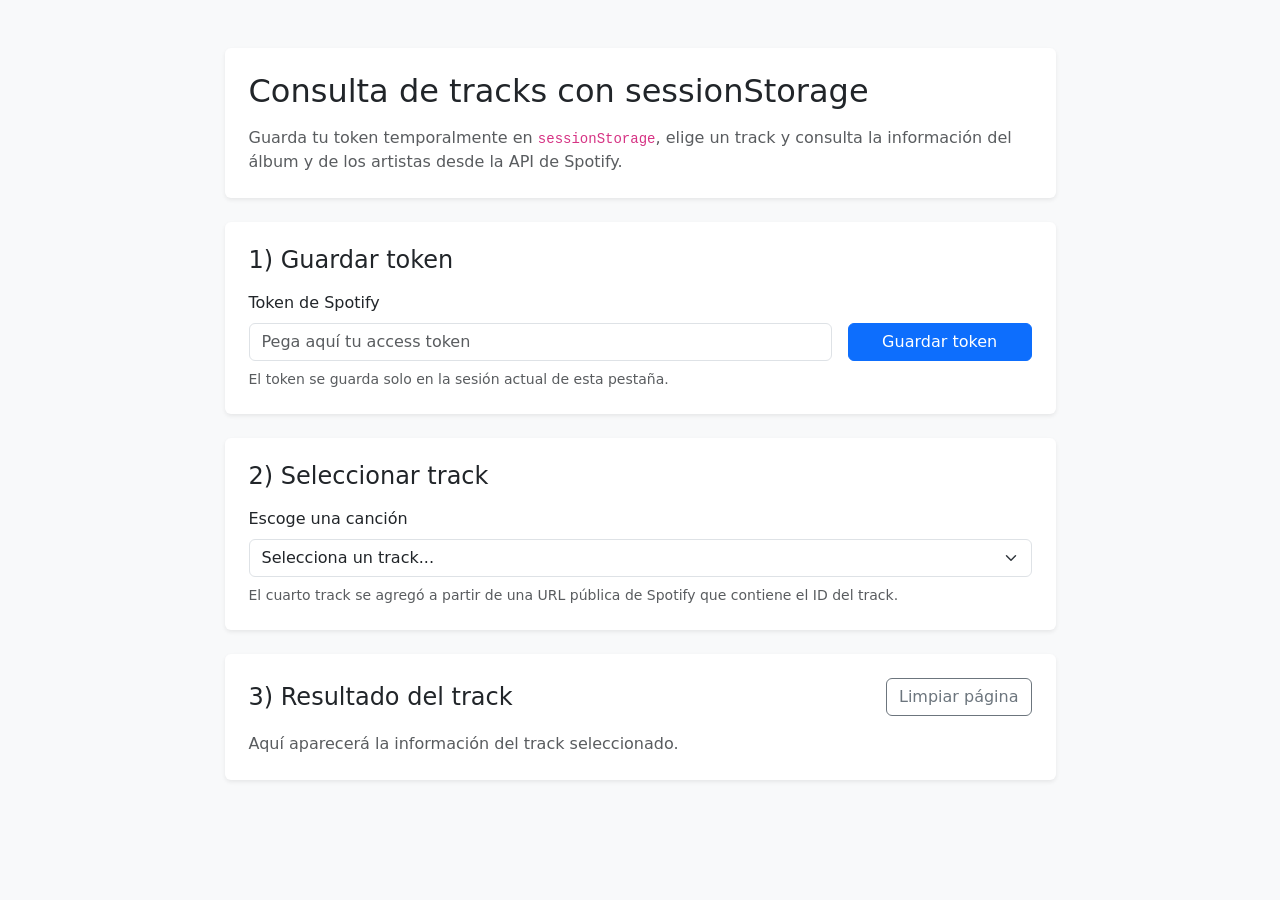
==== spotify/seleccion-artistas.html @ e650eb3a "Rename seleccion-artistas.html to spotify/seleccion-artistas.html" ====
<!DOCTYPE html>
<html lang="es">
<head>
  <meta charset="UTF-8" />
  <meta name="viewport" content="width=device-width, initial-scale=1.0" />
  <title>Selección de artistas</title>
  <link
    href="https://cdn.jsdelivr.net/npm/bootstrap@5.3.3/dist/css/bootstrap.min.css"
    rel="stylesheet"
  />
</head>
<body class="bg-light">
  <div class="container py-5">
    <div class="row justify-content-center">
      <div class="col-lg-9">
        <div class="card shadow-sm border-0 mb-4">
          <div class="card-body p-4">
            <h1 class="h2 mb-3">Consulta de tracks con sessionStorage</h1>
            <p class="text-muted mb-0">
              Guarda tu token temporalmente en <code>sessionStorage</code>, elige un track
              y consulta la información del álbum y de los artistas desde la API de Spotify.
            </p>
          </div>
        </div>

        <div id="alert-container"></div>

        <div class="card shadow-sm border-0 mb-4">
          <div class="card-body p-4">
            <h2 class="h4 mb-3">1) Guardar token</h2>
            <div class="row g-3 align-items-end">
              <div class="col-md-9">
                <label for="tokenInput" class="form-label">Token de Spotify</label>
                <input
                  type="text"
                  id="tokenInput"
                  class="form-control"
                  placeholder="Pega aquí tu access token"
                />
              </div>
              <div class="col-md-3 d-grid">
                <button id="saveTokenBtn" class="btn btn-primary">Guardar token</button>
              </div>
            </div>
            <div class="form-text mt-2">
              El token se guarda solo en la sesión actual de esta pestaña.
            </div>
          </div>
        </div>

        <div class="card shadow-sm border-0 mb-4">
          <div class="card-body p-4">
            <h2 class="h4 mb-3">2) Seleccionar track</h2>
            <label for="trackSelect" class="form-label">Escoge una canción</label>
            <select id="trackSelect" class="form-select">
              <option value="">Selecciona un track...</option>
              <option value="6HU7h9RYOaPRFeh0R3UeAr">deja vu</option>
              <option value="6De0lHrwBfPfrhorm9q1Xl">me rehúso</option>
              <option value="2lTm559tuIvatlT1u0JYG2">baile inolvidable</option>
              <option value="1mea3bSkSGXuIRvnydlB5b">Viva La Vida</option>
            </select>
            <div class="form-text mt-2">
              El cuarto track se agregó a partir de una URL pública de Spotify que contiene el ID del track.
            </div>
          </div>
        </div>

        <div class="card shadow-sm border-0 mb-4">
          <div class="card-body p-4">
            <div class="d-flex justify-content-between align-items-center mb-3 flex-wrap gap-2">
              <h2 class="h4 mb-0">3) Resultado del track</h2>
              <button id="clearBtn" class="btn btn-outline-secondary">Limpiar página</button>
            </div>
            <div id="resultContainer" class="text-muted">
              Aquí aparecerá la información del track seleccionado.
            </div>
          </div>
        </div>
      </div>
    </div>
  </div>

  <script>
    const tokenInput = document.getElementById('tokenInput');
    const saveTokenBtn = document.getElementById('saveTokenBtn');
    const trackSelect = document.getElementById('trackSelect');
    const resultContainer = document.getElementById('resultContainer');
    const alertContainer = document.getElementById('alert-container');
    const clearBtn = document.getElementById('clearBtn');

    function showAlert(message) {
      alertContainer.innerHTML = `
        <div class="alert alert-danger alert-dismissible fade show" role="alert">
          ${message}
          <button type="button" class="btn-close" data-bs-dismiss="alert" aria-label="Close"></button>
        </div>
      `;
    }

    function showSuccess(message) {
      alertContainer.innerHTML = `
        <div class="alert alert-success alert-dismissible fade show" role="alert">
          ${message}
          <button type="button" class="btn-close" data-bs-dismiss="alert" aria-label="Close"></button>
        </div>
      `;
    }

    function clearAlerts() {
      alertContainer.innerHTML = '';
    }

    function buildArtistsHtml(artists) {
      let artistsHtml = '<ul class="list-group list-group-flush">';

      for (let i = 0; i < artists.length; i++) {
        const artist = artists[i];
        artistsHtml += `
          <li class="list-group-item px-0">
            <strong>${artist.name}</strong><br>
            <a href="${artist.external_urls.spotify}" target="_blank" rel="noopener noreferrer">
              ${artist.external_urls.spotify}
            </a>
          </li>
        `;
      }

      artistsHtml += '</ul>';
      return artistsHtml;
    }

    function renderTrackInfo(track) {
      const album = track.album;
      resultContainer.classList.remove('text-muted');
      resultContainer.innerHTML = `
        <div class="card border">
          <div class="card-body">
            <h3 class="h5 mb-3">${track.name}</h3>
            <p class="mb-2"><strong>Tipo de álbum:</strong> ${album.album_type}</p>
            <p class="mb-2"><strong>Total de canciones:</strong> ${album.total_tracks}</p>
            <p class="mb-3"><strong>Nombre del álbum:</strong> ${album.name}</p>
            <div>
              <h4 class="h6 mb-2">Artistas</h4>
              ${buildArtistsHtml(track.artists)}
            </div>
          </div>
        </div>
      `;
    }

    async function fetchTrack(trackId) {
      clearAlerts();

      const savedToken = sessionStorage.getItem('spotifyToken');

      if (!savedToken) {
        showAlert('No se encontró un token en sessionStorage. Guarda un token antes de consultar un track.');
        return;
      }

      const bearerToken = `Bearer ${savedToken}`;

      try {
        const response = await fetch(`https://api.spotify.com/v1/tracks/${trackId}`, {
          method: 'GET',
          headers: {
            Authorization: bearerToken
          }
        });

        if (!response.ok) {
          throw new Error(`Error HTTP: ${response.status}`);
        }

        const data = await response.json();
        renderTrackInfo(data);
      } catch (error) {
        resultContainer.className = 'text-muted';
        resultContainer.innerHTML = 'Aquí aparecerá la información del track seleccionado.';
        showAlert('Hubo un error al consultar la API de Spotify. Revisa tu token e inténtalo de nuevo.');
        console.error(error);
      }
    }

    saveTokenBtn.addEventListener('click', () => {
      const token = tokenInput.value.trim();

      if (!token) {
        showAlert('Debes escribir un token antes de guardarlo.');
        return;
      }

      sessionStorage.setItem('spotifyToken', token);
      showSuccess('Token guardado correctamente en sessionStorage.');
      tokenInput.value = '';
    });

    trackSelect.addEventListener('change', (event) => {
      const trackId = event.target.value;

      if (!trackId) {
        resultContainer.className = 'text-muted';
        resultContainer.innerHTML = 'Aquí aparecerá la información del track seleccionado.';
        return;
      }

      fetchTrack(trackId);
    });

    clearBtn.addEventListener('click', () => {
      clearAlerts();
      tokenInput.value = '';
      trackSelect.value = '';
      resultContainer.className = 'text-muted';
      resultContainer.innerHTML = 'Aquí aparecerá la información del track seleccionado.';
      sessionStorage.removeItem('spotifyToken');
    });
  </script>

  <script src="https://cdn.jsdelivr.net/npm/bootstrap@5.3.3/dist/js/bootstrap.bundle.min.js"></script>
</body>
</html>
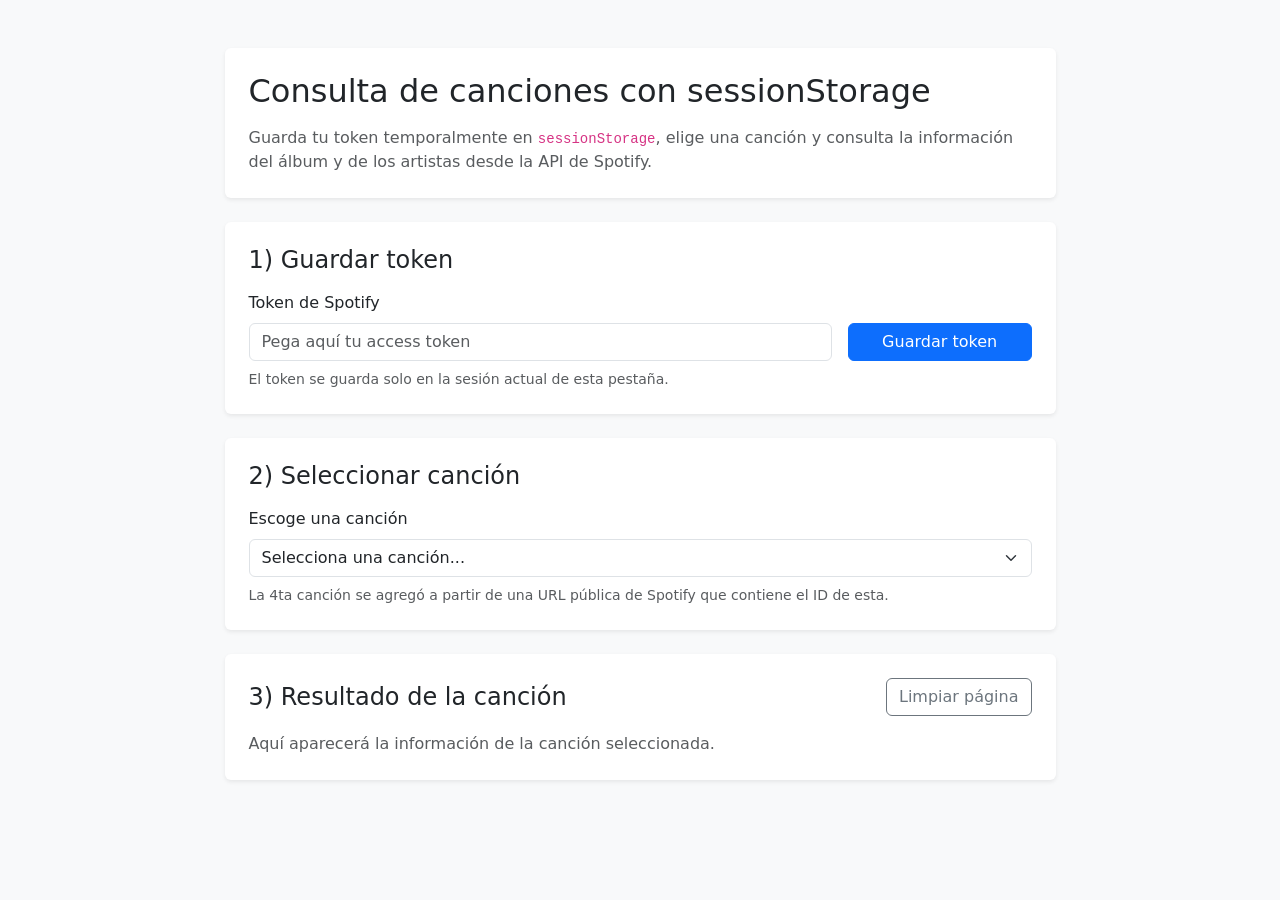
==== commit 33d5c404: "Update track references to song in HTML file" ====
--- a/spotify/seleccion-artistas.html
+++ b/spotify/seleccion-artistas.html
@@ -15,9 +15,9 @@
       <div class="col-lg-9">
         <div class="card shadow-sm border-0 mb-4">
           <div class="card-body p-4">
-            <h1 class="h2 mb-3">Consulta de tracks con sessionStorage</h1>
+            <h1 class="h2 mb-3">Consulta de canciones con sessionStorage</h1>
             <p class="text-muted mb-0">
-              Guarda tu token temporalmente en <code>sessionStorage</code>, elige un track
+              Guarda tu token temporalmente en <code>sessionStorage</code>, elige una canción
               y consulta la información del álbum y de los artistas desde la API de Spotify.
             </p>
           </div>
@@ -50,17 +50,17 @@
 
         <div class="card shadow-sm border-0 mb-4">
           <div class="card-body p-4">
-            <h2 class="h4 mb-3">2) Seleccionar track</h2>
+            <h2 class="h4 mb-3">2) Seleccionar canción</h2>
             <label for="trackSelect" class="form-label">Escoge una canción</label>
             <select id="trackSelect" class="form-select">
-              <option value="">Selecciona un track...</option>
+              <option value="">Selecciona una canción...</option>
               <option value="6HU7h9RYOaPRFeh0R3UeAr">deja vu</option>
               <option value="6De0lHrwBfPfrhorm9q1Xl">me rehúso</option>
               <option value="2lTm559tuIvatlT1u0JYG2">baile inolvidable</option>
-              <option value="1mea3bSkSGXuIRvnydlB5b">Viva La Vida</option>
+              <option value="0qaWEvPkts34WF68r8Dzx9">bailarina</option>
             </select>
             <div class="form-text mt-2">
-              El cuarto track se agregó a partir de una URL pública de Spotify que contiene el ID del track.
+              La 4ta canción se agregó a partir de una URL pública de Spotify que contiene el ID de esta.
             </div>
           </div>
         </div>
@@ -68,11 +68,11 @@
         <div class="card shadow-sm border-0 mb-4">
           <div class="card-body p-4">
             <div class="d-flex justify-content-between align-items-center mb-3 flex-wrap gap-2">
-              <h2 class="h4 mb-0">3) Resultado del track</h2>
+              <h2 class="h4 mb-0">3) Resultado de la canción</h2>
               <button id="clearBtn" class="btn btn-outline-secondary">Limpiar página</button>
             </div>
             <div id="resultContainer" class="text-muted">
-              Aquí aparecerá la información del track seleccionado.
+              Aquí aparecerá la información de la canción seleccionada.
             </div>
           </div>
         </div>
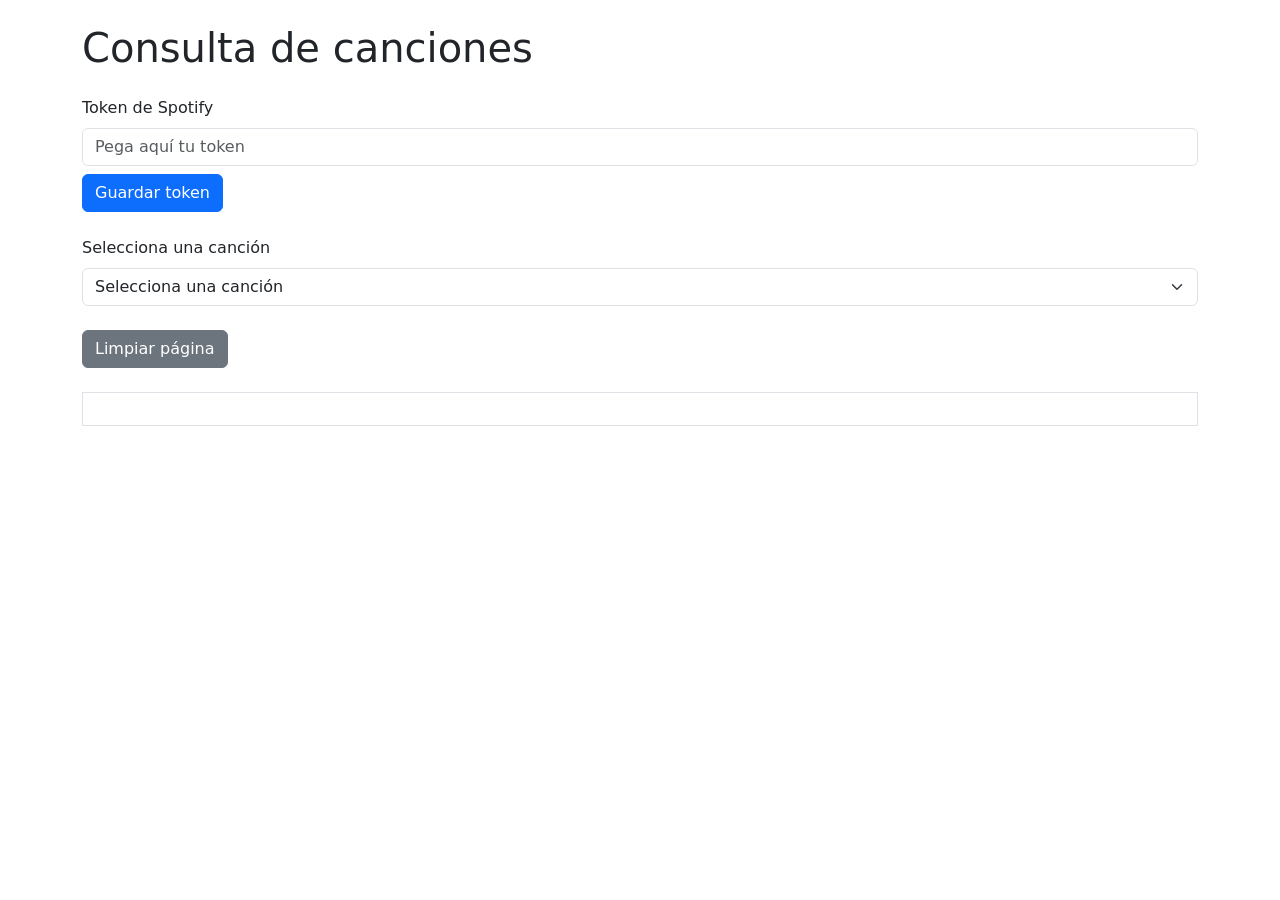
==== commit 64ecc8a3: "Refactor HTML structure and update token handling" ====
--- a/spotify/seleccion-artistas.html
+++ b/spotify/seleccion-artistas.html
@@ -1,222 +1,147 @@
 <!DOCTYPE html>
 <html lang="es">
 <head>
-  <meta charset="UTF-8" />
-  <meta name="viewport" content="width=device-width, initial-scale=1.0" />
-  <title>Selección de artistas</title>
-  <link
-    href="https://cdn.jsdelivr.net/npm/bootstrap@5.3.3/dist/css/bootstrap.min.css"
-    rel="stylesheet"
-  />
+  <meta charset="UTF-8">
+  <meta name="viewport" content="width=device-width, initial-scale=1">
+  <title>seleccion-artistas</title>
+  <link href="https://cdn.jsdelivr.net/npm/bootstrap@5.3.3/dist/css/bootstrap.min.css" rel="stylesheet">
 </head>
-<body class="bg-light">
-  <div class="container py-5">
-    <div class="row justify-content-center">
-      <div class="col-lg-9">
-        <div class="card shadow-sm border-0 mb-4">
-          <div class="card-body p-4">
-            <h1 class="h2 mb-3">Consulta de canciones con sessionStorage</h1>
-            <p class="text-muted mb-0">
-              Guarda tu token temporalmente en <code>sessionStorage</code>, elige una canción
-              y consulta la información del álbum y de los artistas desde la API de Spotify.
-            </p>
-          </div>
-        </div>
+<body>
 
-        <div id="alert-container"></div>
+  <div class="container mt-4">
+    <h1 class="mb-4">Consulta de canciones</h1>
 
-        <div class="card shadow-sm border-0 mb-4">
-          <div class="card-body p-4">
-            <h2 class="h4 mb-3">1) Guardar token</h2>
-            <div class="row g-3 align-items-end">
-              <div class="col-md-9">
-                <label for="tokenInput" class="form-label">Token de Spotify</label>
-                <input
-                  type="text"
-                  id="tokenInput"
-                  class="form-control"
-                  placeholder="Pega aquí tu access token"
-                />
-              </div>
-              <div class="col-md-3 d-grid">
-                <button id="saveTokenBtn" class="btn btn-primary">Guardar token</button>
-              </div>
-            </div>
-            <div class="form-text mt-2">
-              El token se guarda solo en la sesión actual de esta pestaña.
-            </div>
-          </div>
-        </div>
+    <div id="alerta"></div>
 
-        <div class="card shadow-sm border-0 mb-4">
-          <div class="card-body p-4">
-            <h2 class="h4 mb-3">2) Seleccionar canción</h2>
-            <label for="trackSelect" class="form-label">Escoge una canción</label>
-            <select id="trackSelect" class="form-select">
-              <option value="">Selecciona una canción...</option>
-              <option value="6HU7h9RYOaPRFeh0R3UeAr">deja vu</option>
-              <option value="6De0lHrwBfPfrhorm9q1Xl">me rehúso</option>
-              <option value="2lTm559tuIvatlT1u0JYG2">baile inolvidable</option>
-              <option value="0qaWEvPkts34WF68r8Dzx9">bailarina</option>
-            </select>
-            <div class="form-text mt-2">
-              La 4ta canción se agregó a partir de una URL pública de Spotify que contiene el ID de esta.
-            </div>
-          </div>
-        </div>
+    <div class="mb-4">
+      <label for="tokenInput" class="form-label">Token de Spotify</label>
+      <input type="text" id="tokenInput" class="form-control" placeholder="Pega aquí tu token">
+      <button id="guardarTokenBtn" class="btn btn-primary mt-2">Guardar token</button>
+    </div>
 
-        <div class="card shadow-sm border-0 mb-4">
-          <div class="card-body p-4">
-            <div class="d-flex justify-content-between align-items-center mb-3 flex-wrap gap-2">
-              <h2 class="h4 mb-0">3) Resultado de la canción</h2>
-              <button id="clearBtn" class="btn btn-outline-secondary">Limpiar página</button>
-            </div>
-            <div id="resultContainer" class="text-muted">
-              Aquí aparecerá la información de la canción seleccionada.
-            </div>
-          </div>
-        </div>
-      </div>
+    <div class="mb-4">
+      <label for="trackSelect" class="form-label">Selecciona una canción</label>
+      <select id="trackSelect" class="form-select">
+        <option value="">Selecciona una canción</option>
+        <option value="6HU7h9RYOaPRFeh0R3UeAr">deja vu</option>
+        <option value="6De0lHrwBfPfrhorm9q1Xl">me reúso</option>
+        <option value="2lTm559tuIvatlT1u0JYG2">baile inolvidable</option>
+        <option value="0qaWEvPkts34WF68r8Dzx9">bailarina</option>
+      </select>
     </div>
+
+    <div class="mb-4">
+      <button id="limpiarBtn" class="btn btn-secondary">Limpiar página</button>
+    </div>
+
+    <div id="resultado" class="border p-3"></div>
   </div>
 
   <script>
-    const tokenInput = document.getElementById('tokenInput');
-    const saveTokenBtn = document.getElementById('saveTokenBtn');
-    const trackSelect = document.getElementById('trackSelect');
-    const resultContainer = document.getElementById('resultContainer');
-    const alertContainer = document.getElementById('alert-container');
-    const clearBtn = document.getElementById('clearBtn');
+    const tokenInput = document.getElementById("tokenInput");
+    const guardarTokenBtn = document.getElementById("guardarTokenBtn");
+    const trackSelect = document.getElementById("trackSelect");
+    const resultado = document.getElementById("resultado");
+    const alerta = document.getElementById("alerta");
+    const limpiarBtn = document.getElementById("limpiarBtn");
 
-    function showAlert(message) {
-      alertContainer.innerHTML = `
-        <div class="alert alert-danger alert-dismissible fade show" role="alert">
-          ${message}
-          <button type="button" class="btn-close" data-bs-dismiss="alert" aria-label="Close"></button>
+    guardarTokenBtn.addEventListener("click", function () {
+      const token = tokenInput.value.trim();
+
+      if (token === "") {
+        mostrarError("Debes escribir un token antes de guardarlo.");
+        return;
+      }
+
+      sessionStorage.setItem("spotifyToken", token);
+      alerta.innerHTML = '<div class="alert alert-success">Token guardado en sessionStorage.</div>';
+      tokenInput.value = "";
+    });
+
+    trackSelect.addEventListener("change", function () {
+      const trackId = trackSelect.value;
+
+      if (trackId === "") {
+        resultado.innerHTML = "";
+        return;
+      }
+
+      const tokenGuardado = sessionStorage.getItem("spotifyToken");
+
+      if (!tokenGuardado) {
+        mostrarError("No hay token guardado en sessionStorage.");
+        return;
+      }
+
+      const tokenCompleto = "Bearer " + tokenGuardado;
+
+      fetch("https://api.spotify.com/v1/tracks/" + trackId, {
+        method: "GET",
+        headers: {
+          Authorization: tokenCompleto
+        }
+      })
+      .then(function (response) {
+        if (!response.ok) {
+          throw new Error("Error en la llamada a la API");
+        }
+        return response.json();
+      })
+      .then(function (data) {
+        mostrarTrack(data);
+        alerta.innerHTML = "";
+      })
+      .catch(function () {
+        mostrarError("Hubo un error al consultar la API de Spotify.");
+      });
+    });
+
+    limpiarBtn.addEventListener("click", function () {
+      tokenInput.value = "";
+      trackSelect.value = "";
+      resultado.innerHTML = "";
+      alerta.innerHTML = "";
+    });
+
+    function mostrarTrack(track) {
+      let artistasHtml = "";
+
+      for (let i = 0; i < track.artists.length; i++) {
+        artistasHtml += construirArtista(track.artists[i]);
+      }
+
+      resultado.innerHTML = `
+        <h3>Resultado del track</h3>
+        <p><strong>Tipo de álbum:</strong> ${track.album.album_type}</p>
+        <p><strong>Total de canciones del álbum:</strong> ${track.album.total_tracks}</p>
+        <p><strong>Nombre del álbum:</strong> ${track.album.name}</p>
+        <p><strong>Artistas:</strong></p>
+        ${artistasHtml}
+      `;
+    }
+
+    function construirArtista(artista) {
+      return `
+        <div class="mb-2">
+          <p class="mb-1"><strong>Nombre:</strong> ${artista.name}</p>
+          <p class="mb-1">
+            <strong>Spotify:</strong>
+            <a href="${artista.external_urls.spotify}" target="_blank">
+              ${artista.external_urls.spotify}
+            </a>
+          </p>
         </div>
       `;
     }
 
-    function showSuccess(message) {
-      alertContainer.innerHTML = `
-        <div class="alert alert-success alert-dismissible fade show" role="alert">
-          ${message}
-          <button type="button" class="btn-close" data-bs-dismiss="alert" aria-label="Close"></button>
+    function mostrarError(mensaje) {
+      alerta.innerHTML = `
+        <div class="alert alert-danger" role="alert">
+          ${mensaje}
         </div>
       `;
     }
-
-    function clearAlerts() {
-      alertContainer.innerHTML = '';
-    }
-
-    function buildArtistsHtml(artists) {
-      let artistsHtml = '<ul class="list-group list-group-flush">';
-
-      for (let i = 0; i < artists.length; i++) {
-        const artist = artists[i];
-        artistsHtml += `
-          <li class="list-group-item px-0">
-            <strong>${artist.name}</strong><br>
-            <a href="${artist.external_urls.spotify}" target="_blank" rel="noopener noreferrer">
-              ${artist.external_urls.spotify}
-            </a>
-          </li>
-        `;
-      }
-
-      artistsHtml += '</ul>';
-      return artistsHtml;
-    }
-
-    function renderTrackInfo(track) {
-      const album = track.album;
-      resultContainer.classList.remove('text-muted');
-      resultContainer.innerHTML = `
-        <div class="card border">
-          <div class="card-body">
-            <h3 class="h5 mb-3">${track.name}</h3>
-            <p class="mb-2"><strong>Tipo de álbum:</strong> ${album.album_type}</p>
-            <p class="mb-2"><strong>Total de canciones:</strong> ${album.total_tracks}</p>
-            <p class="mb-3"><strong>Nombre del álbum:</strong> ${album.name}</p>
-            <div>
-              <h4 class="h6 mb-2">Artistas</h4>
-              ${buildArtistsHtml(track.artists)}
-            </div>
-          </div>
-        </div>
-      `;
-    }
-
-    async function fetchTrack(trackId) {
-      clearAlerts();
-
-      const savedToken = sessionStorage.getItem('spotifyToken');
-
-      if (!savedToken) {
-        showAlert('No se encontró un token en sessionStorage. Guarda un token antes de consultar un track.');
-        return;
-      }
-
-      const bearerToken = `Bearer ${savedToken}`;
-
-      try {
-        const response = await fetch(`https://api.spotify.com/v1/tracks/${trackId}`, {
-          method: 'GET',
-          headers: {
-            Authorization: bearerToken
-          }
-        });
-
-        if (!response.ok) {
-          throw new Error(`Error HTTP: ${response.status}`);
-        }
-
-        const data = await response.json();
-        renderTrackInfo(data);
-      } catch (error) {
-        resultContainer.className = 'text-muted';
-        resultContainer.innerHTML = 'Aquí aparecerá la información del track seleccionado.';
-        showAlert('Hubo un error al consultar la API de Spotify. Revisa tu token e inténtalo de nuevo.');
-        console.error(error);
-      }
-    }
-
-    saveTokenBtn.addEventListener('click', () => {
-      const token = tokenInput.value.trim();
-
-      if (!token) {
-        showAlert('Debes escribir un token antes de guardarlo.');
-        return;
-      }
-
-      sessionStorage.setItem('spotifyToken', token);
-      showSuccess('Token guardado correctamente en sessionStorage.');
-      tokenInput.value = '';
-    });
-
-    trackSelect.addEventListener('change', (event) => {
-      const trackId = event.target.value;
-
-      if (!trackId) {
-        resultContainer.className = 'text-muted';
-        resultContainer.innerHTML = 'Aquí aparecerá la información del track seleccionado.';
-        return;
-      }
-
-      fetchTrack(trackId);
-    });
-
-    clearBtn.addEventListener('click', () => {
-      clearAlerts();
-      tokenInput.value = '';
-      trackSelect.value = '';
-      resultContainer.className = 'text-muted';
-      resultContainer.innerHTML = 'Aquí aparecerá la información del track seleccionado.';
-      sessionStorage.removeItem('spotifyToken');
-    });
   </script>
 
-  <script src="https://cdn.jsdelivr.net/npm/bootstrap@5.3.3/dist/js/bootstrap.bundle.min.js"></script>
 </body>
 </html>
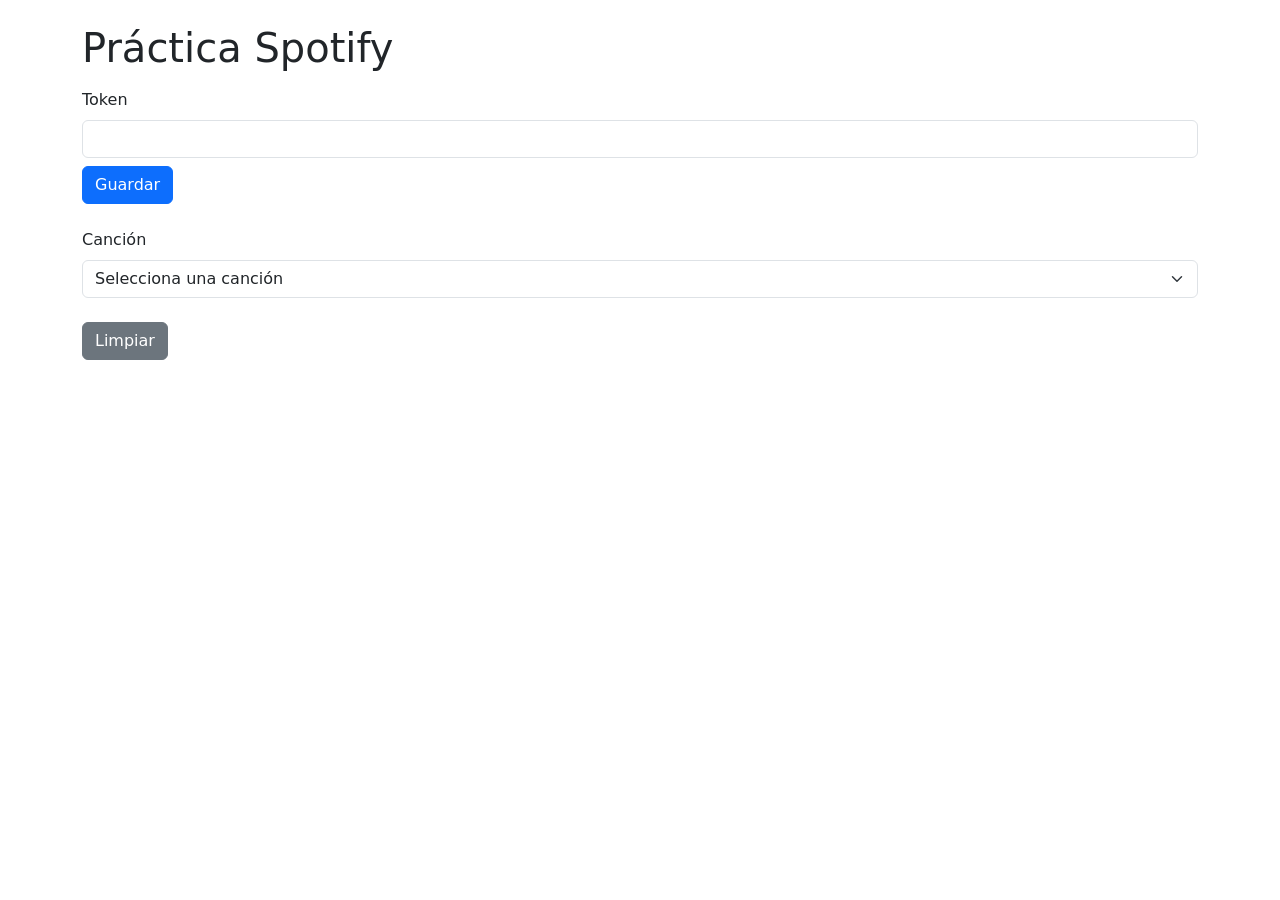
==== commit d2759372: "Update title and labels in seleccion-artistas.html" ====
--- a/spotify/seleccion-artistas.html
+++ b/spotify/seleccion-artistas.html
@@ -3,24 +3,23 @@
 <head>
   <meta charset="UTF-8">
   <meta name="viewport" content="width=device-width, initial-scale=1">
-  <title>seleccion-artistas</title>
+  <title>Práctica Spotify</title>
   <link href="https://cdn.jsdelivr.net/npm/bootstrap@5.3.3/dist/css/bootstrap.min.css" rel="stylesheet">
 </head>
 <body>
+  <div class="container mt-4">
+    <h1>Práctica Spotify</h1>
 
-  <div class="container mt-4">
-    <h1 class="mb-4">Consulta de canciones</h1>
+    <div id="alerta" class="mt-3"></div>
 
-    <div id="alerta"></div>
-
-    <div class="mb-4">
-      <label for="tokenInput" class="form-label">Token de Spotify</label>
-      <input type="text" id="tokenInput" class="form-control" placeholder="Pega aquí tu token">
-      <button id="guardarTokenBtn" class="btn btn-primary mt-2">Guardar token</button>
+    <div class="mt-3">
+      <label for="tokenInput" class="form-label">Token</label>
+      <input type="text" id="tokenInput" class="form-control">
+      <button id="guardarBtn" class="btn btn-primary mt-2">Guardar</button>
     </div>
 
-    <div class="mb-4">
-      <label for="trackSelect" class="form-label">Selecciona una canción</label>
+    <div class="mt-4">
+      <label for="trackSelect" class="form-label">Canción</label>
       <select id="trackSelect" class="form-select">
         <option value="">Selecciona una canción</option>
         <option value="6HU7h9RYOaPRFeh0R3UeAr">deja vu</option>
@@ -30,32 +29,31 @@
       </select>
     </div>
 
-    <div class="mb-4">
-      <button id="limpiarBtn" class="btn btn-secondary">Limpiar página</button>
+    <div class="mt-4">
+      <button id="limpiarBtn" class="btn btn-secondary">Limpiar</button>
     </div>
 
-    <div id="resultado" class="border p-3"></div>
+    <div id="resultado" class="mt-4"></div>
   </div>
 
   <script>
     const tokenInput = document.getElementById("tokenInput");
-    const guardarTokenBtn = document.getElementById("guardarTokenBtn");
+    const guardarBtn = document.getElementById("guardarBtn");
     const trackSelect = document.getElementById("trackSelect");
+    const limpiarBtn = document.getElementById("limpiarBtn");
     const resultado = document.getElementById("resultado");
     const alerta = document.getElementById("alerta");
-    const limpiarBtn = document.getElementById("limpiarBtn");
 
-    guardarTokenBtn.addEventListener("click", function () {
+    guardarBtn.addEventListener("click", function () {
       const token = tokenInput.value.trim();
 
       if (token === "") {
-        mostrarError("Debes escribir un token antes de guardarlo.");
+        mostrarError("Escribe un token.");
         return;
       }
 
       sessionStorage.setItem("spotifyToken", token);
-      alerta.innerHTML = '<div class="alert alert-success">Token guardado en sessionStorage.</div>';
-      tokenInput.value = "";
+      alerta.innerHTML = '<div class="alert alert-success">Token guardado.</div>';
     });
 
     trackSelect.addEventListener("change", function () {
@@ -66,33 +64,44 @@
         return;
       }
 
-      const tokenGuardado = sessionStorage.getItem("spotifyToken");
+      const token = sessionStorage.getItem("spotifyToken");
 
-      if (!tokenGuardado) {
-        mostrarError("No hay token guardado en sessionStorage.");
+      if (!token) {
+        mostrarError("No hay token guardado.");
         return;
       }
-
-      const tokenCompleto = "Bearer " + tokenGuardado;
 
       fetch("https://api.spotify.com/v1/tracks/" + trackId, {
         method: "GET",
         headers: {
-          Authorization: tokenCompleto
+          Authorization: "Bearer " + token
         }
       })
       .then(function (response) {
         if (!response.ok) {
-          throw new Error("Error en la llamada a la API");
+          throw new Error("Error");
         }
         return response.json();
       })
       .then(function (data) {
-        mostrarTrack(data);
+        let artistas = "";
+
+        for (let i = 0; i < data.artists.length; i++) {
+          artistas += "<p><strong>Artista:</strong> " + data.artists[i].name + "</p>";
+          artistas += '<p><a href="' + data.artists[i].external_urls.spotify + '" target="_blank">' + data.artists[i].external_urls.spotify + "</a></p>";
+        }
+
+        resultado.innerHTML =
+          "<h3>Resultado</h3>" +
+          "<p><strong>Tipo de álbum:</strong> " + data.album.album_type + "</p>" +
+          "<p><strong>Total de canciones:</strong> " + data.album.total_tracks + "</p>" +
+          "<p><strong>Nombre del álbum:</strong> " + data.album.name + "</p>" +
+          artistas;
+
         alerta.innerHTML = "";
       })
       .catch(function () {
-        mostrarError("Hubo un error al consultar la API de Spotify.");
+        mostrarError("Hubo un error al consultar la API.");
       });
     });
 
@@ -103,45 +112,9 @@
       alerta.innerHTML = "";
     });
 
-    function mostrarTrack(track) {
-      let artistasHtml = "";
-
-      for (let i = 0; i < track.artists.length; i++) {
-        artistasHtml += construirArtista(track.artists[i]);
-      }
-
-      resultado.innerHTML = `
-        <h3>Resultado del track</h3>
-        <p><strong>Tipo de álbum:</strong> ${track.album.album_type}</p>
-        <p><strong>Total de canciones del álbum:</strong> ${track.album.total_tracks}</p>
-        <p><strong>Nombre del álbum:</strong> ${track.album.name}</p>
-        <p><strong>Artistas:</strong></p>
-        ${artistasHtml}
-      `;
-    }
-
-    function construirArtista(artista) {
-      return `
-        <div class="mb-2">
-          <p class="mb-1"><strong>Nombre:</strong> ${artista.name}</p>
-          <p class="mb-1">
-            <strong>Spotify:</strong>
-            <a href="${artista.external_urls.spotify}" target="_blank">
-              ${artista.external_urls.spotify}
-            </a>
-          </p>
-        </div>
-      `;
-    }
-
     function mostrarError(mensaje) {
-      alerta.innerHTML = `
-        <div class="alert alert-danger" role="alert">
-          ${mensaje}
-        </div>
-      `;
+      alerta.innerHTML = '<div class="alert alert-danger" role="alert">' + mensaje + "</div>";
     }
   </script>
-
 </body>
 </html>
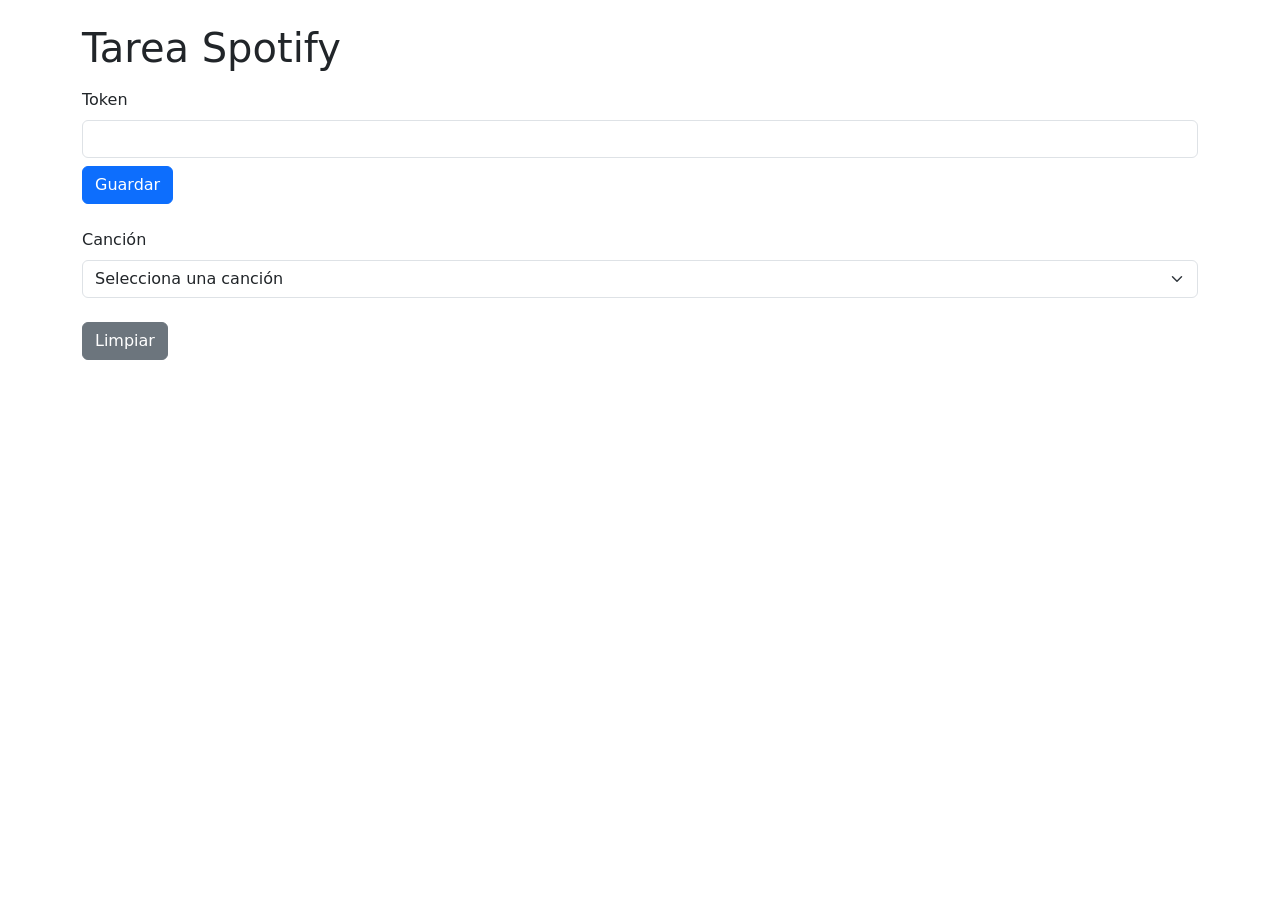
==== commit bd88adb4: "Change header from 'Práctica Spotify' to 'Tarea Spotify'" ====
--- a/spotify/seleccion-artistas.html
+++ b/spotify/seleccion-artistas.html
@@ -3,12 +3,12 @@
 <head>
   <meta charset="UTF-8">
   <meta name="viewport" content="width=device-width, initial-scale=1">
-  <title>Práctica Spotify</title>
+  <title>Tarea Spotify</title>
   <link href="https://cdn.jsdelivr.net/npm/bootstrap@5.3.3/dist/css/bootstrap.min.css" rel="stylesheet">
 </head>
 <body>
   <div class="container mt-4">
-    <h1>Práctica Spotify</h1>
+    <h1>Tarea Spotify</h1>
 
     <div id="alerta" class="mt-3"></div>
 
